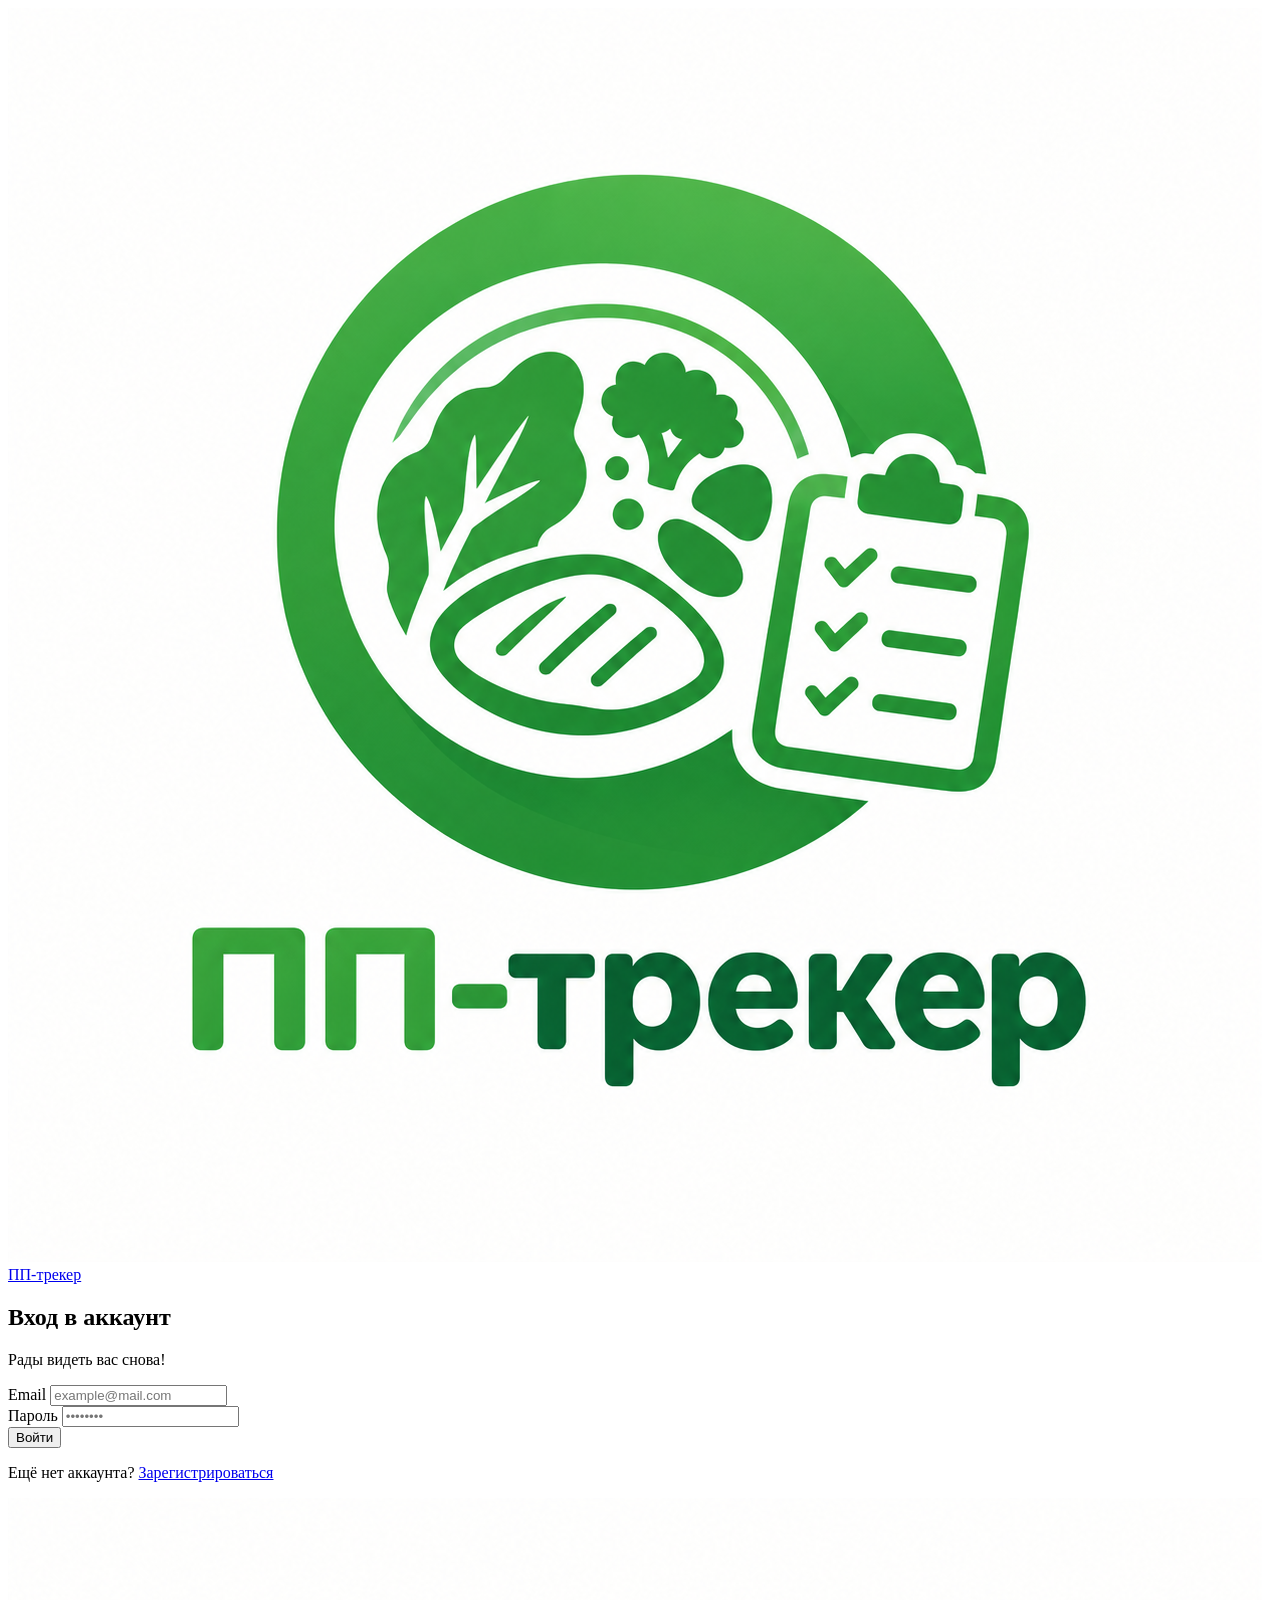
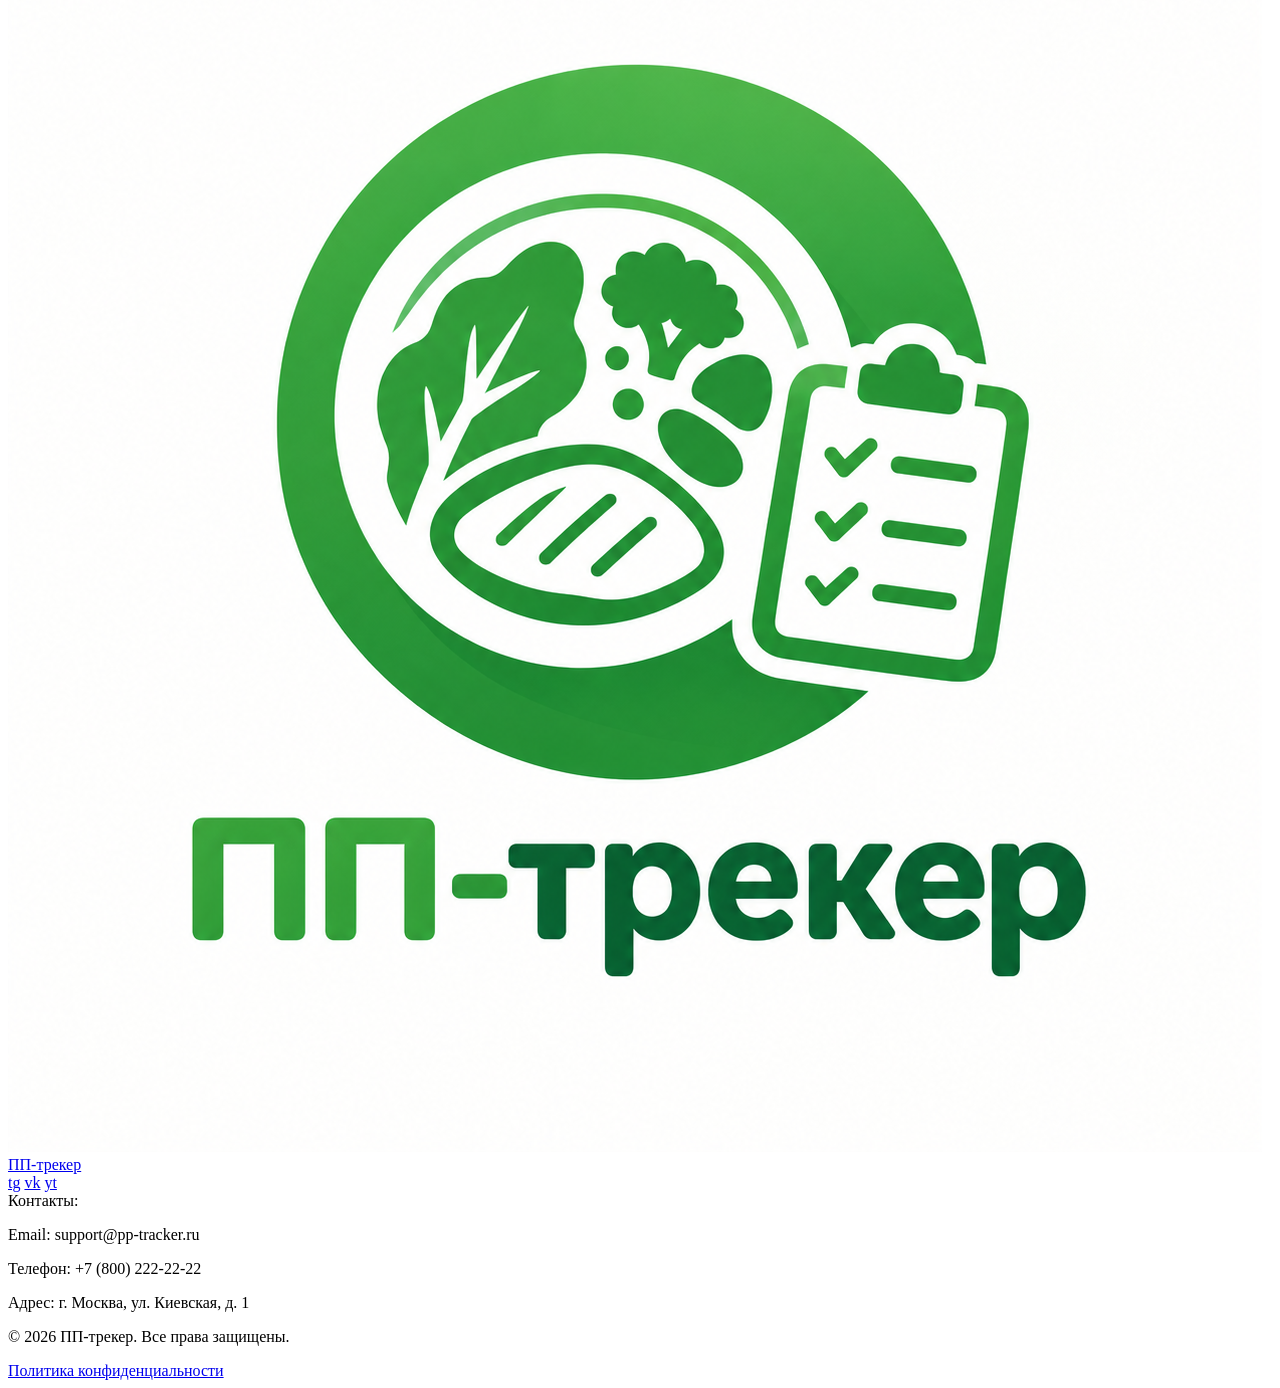
==== index.html @ b901b1bf "Update logo" ====
<!DOCTYPE html>
<html lang="ru">
<head>
  <meta charset="UTF-8">
  <meta name="viewport" content="width=device-width, initial-scale=1.0">
  <title>Вход</title>
  <link rel="icon" href="images/logo_1.png" type="image/png">
  <link rel="preconnect" href="https://fonts.googleapis.com">
  <link rel="preconnect" href="https://fonts.gstatic.com" crossorigin>
  <link href="https://fonts.googleapis.com/css2?family=Space+Grotesk:wght@400;500;700&display=swap" rel="stylesheet">
  <link rel="stylesheet" href="style.css">
</head>
<body>

  <header class="header container">
    <a href="index.html" class="header__logo">
      <img src="images/logo_1.png" alt="Логотип" class="logo__img">
      ПП-трекер
    </a>
  </header>

  <main class="container">
    <section class="auth">
      <div class="auth__card">
        <h1 class="auth__title">Вход в аккаунт</h1>
        <p class="auth__subtitle">Рады видеть вас снова!</p>

        <form class="auth__form" id="login-form" novalidate>
          <div class="form__group">
            <label for="login-email" class="form__label">Email</label>
            <input type="email" id="login-email" name="email" class="form__input" placeholder="example@mail.com" required>
            <span class="form__error" data-error-for="login-email"></span>
          </div>

          <div class="form__group">
            <label for="login-password" class="form__label">Пароль</label>
            <input type="password" id="login-password" name="password" class="form__input" placeholder="••••••••" required>
            <span class="form__error" data-error-for="login-password"></span>
          </div>

          <button type="submit" class="button button_theme_green button_full">Войти</button>
        </form>

        <p class="auth__footer-text">
          Ещё нет аккаунта? <a href="register.html">Зарегистрироваться</a>
        </p>
      </div>
    </section>
  </main>

  <footer class="footer container">
    <div class="footer__inner">
      <div class="footer__header">
        <a href="index.html" class="footer__logo">
          <img src="images/logo_1.png" alt="Логотип" class="logo__img">
          ПП-трекер
        </a>
        <div class="footer__socials">
          <a href="#" class="social-icon" aria-label="Telegram">tg</a>
          <a href="#" class="social-icon" aria-label="VK">vk</a>
          <a href="#" class="social-icon" aria-label="YouTube">yt</a>
        </div>
      </div>

      <div class="footer__body">
        <div class="footer__contact-info">
          <span class="footer__contact-badge">Контакты:</span>
          <p>Email: support@pp-tracker.ru</p>
          <p>Телефон: +7 (800) 222-22-22</p>
          <p>Адрес: г. Москва, ул. Киевская, д. 1</p>
        </div>
      </div>

      <div class="footer__bottom">
        <p>© 2026 ПП-трекер. Все права защищены.</p>
        <a href="privacy.html" class="footer__privacy">Политика конфиденциальности</a>
      </div>
    </div>
  </footer>

  <script src="js/api.js"></script>
  <script src="js/login.js"></script>
</body>
</html>
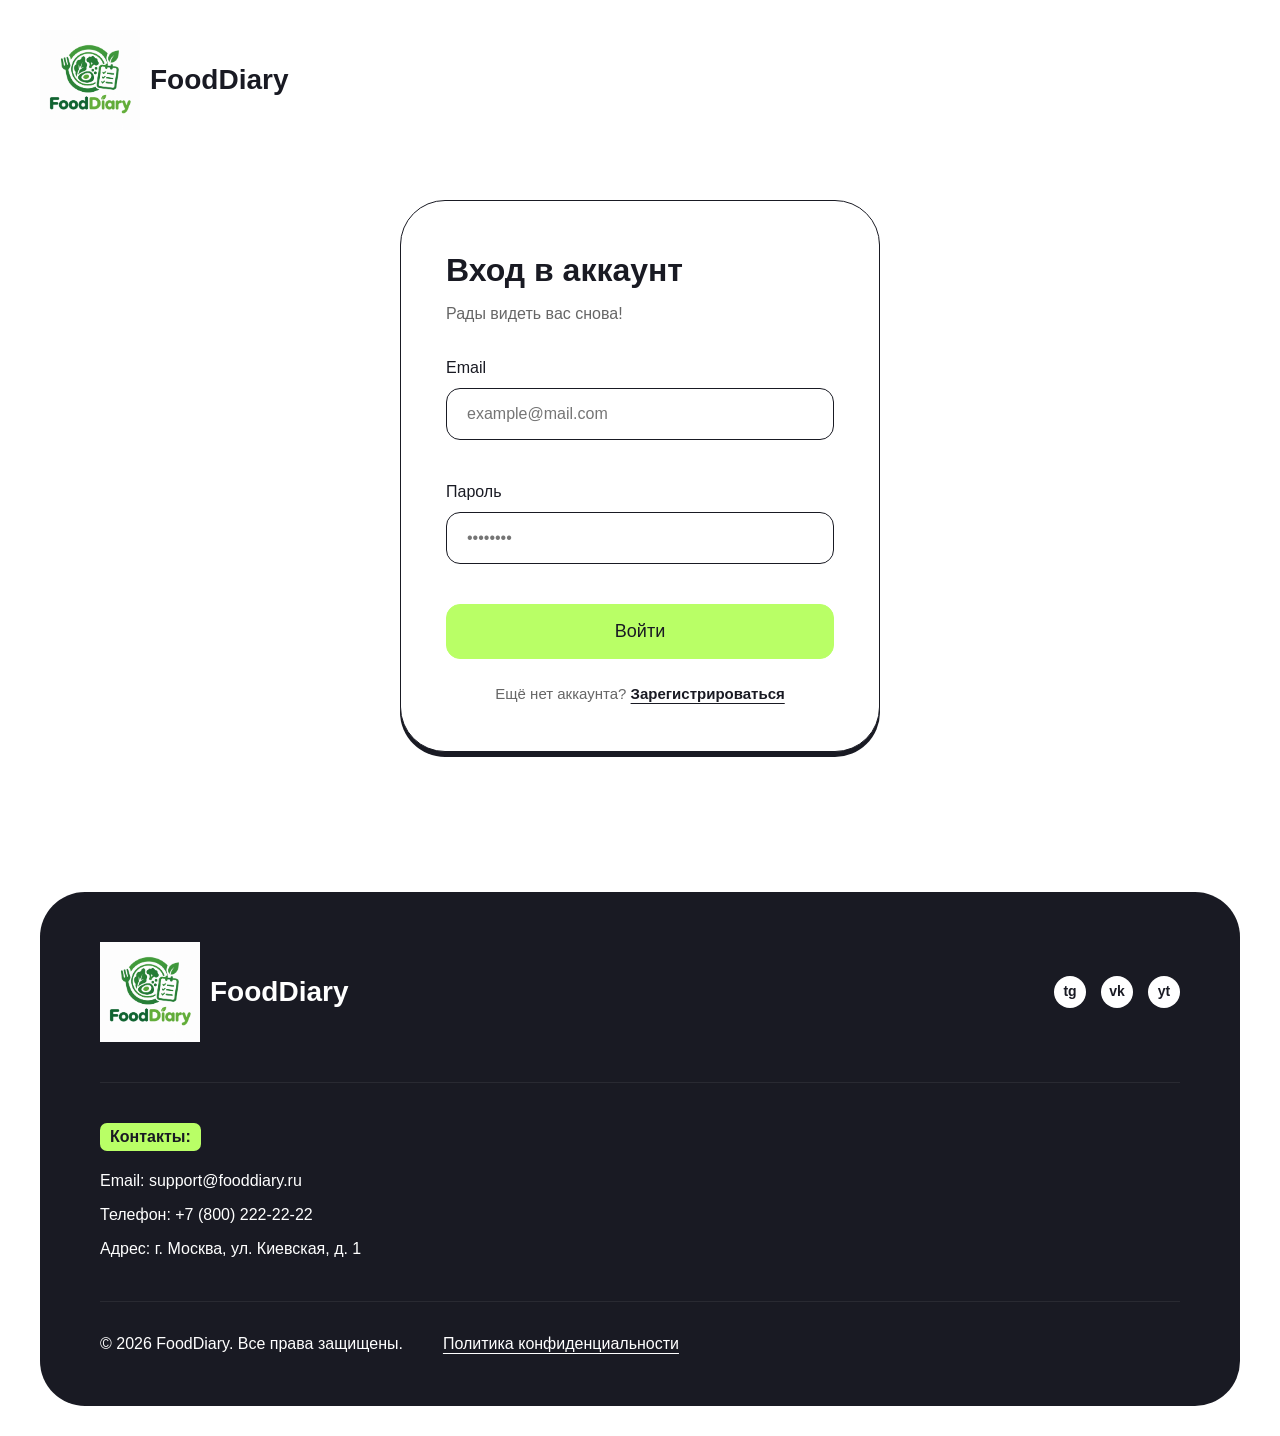
==== commit f5267ba0: "Версия 2.0: карточки рецептов, новый лого, админка, FoodDiary" ====
--- a/index.html
+++ b/index.html
@@ -3,7 +3,7 @@
 <head>
   <meta charset="UTF-8">
   <meta name="viewport" content="width=device-width, initial-scale=1.0">
-  <title>Вход</title>
+  <title>Вход — FoodDiary</title>
   <link rel="icon" href="images/logo_1.png" type="image/png">
   <link rel="preconnect" href="https://fonts.googleapis.com">
   <link rel="preconnect" href="https://fonts.gstatic.com" crossorigin>
@@ -15,7 +15,7 @@
   <header class="header container">
     <a href="index.html" class="header__logo">
       <img src="images/logo_1.png" alt="Логотип" class="logo__img">
-      ПП-трекер
+      FoodDiary
     </a>
   </header>
 
@@ -53,7 +53,7 @@
       <div class="footer__header">
         <a href="index.html" class="footer__logo">
           <img src="images/logo_1.png" alt="Логотип" class="logo__img">
-          ПП-трекер
+          FoodDiary
         </a>
         <div class="footer__socials">
           <a href="#" class="social-icon" aria-label="Telegram">tg</a>
@@ -65,14 +65,14 @@
       <div class="footer__body">
         <div class="footer__contact-info">
           <span class="footer__contact-badge">Контакты:</span>
-          <p>Email: support@pp-tracker.ru</p>
+          <p>Email: support@fooddiary.ru</p>
           <p>Телефон: +7 (800) 222-22-22</p>
           <p>Адрес: г. Москва, ул. Киевская, д. 1</p>
         </div>
       </div>
 
       <div class="footer__bottom">
-        <p>© 2026 ПП-трекер. Все права защищены.</p>
+        <p>© 2026 FoodDiary. Все права защищены.</p>
         <a href="privacy.html" class="footer__privacy">Политика конфиденциальности</a>
       </div>
     </div>
--- a/style.css
+++ b/style.css
@@ -0,0 +1,1347 @@
+/* ============================================
+   1. ДИЗАЙН-СИСТЕМА (ПЕРЕМЕННЫЕ И СБРОС)
+   ============================================ */
+:root {
+  --color-primary: #B9FF66;
+  --color-dark: #191A23;
+  --color-grey: #F3F3F3;
+  --color-white: #FFFFFF;
+  --color-muted: #666666;
+  --color-border: #191A23;
+  --color-error: #d32f2f;
+
+  --font-main: 'Space Grotesk', sans-serif;
+  --radius-card: 45px;
+  --radius-btn: 14px;
+  --radius-sm: 10px;
+
+  --shadow-card: 0px 5px 0px #191A23;
+}
+
+* {
+  box-sizing: border-box;
+  margin: 0;
+  padding: 0;
+}
+
+body {
+  font-family: var(--font-main);
+  background-color: var(--color-white);
+  color: var(--color-dark);
+  line-height: 1.5;
+  -webkit-font-smoothing: antialiased;
+  min-height: 100vh;
+  display: flex;
+  flex-direction: column;
+}
+
+main {
+  flex: 1;
+}
+
+img {
+  max-width: 100%;
+  display: block;
+}
+
+a {
+  color: inherit;
+}
+
+.container {
+  max-width: 1240px;
+  margin: 0 auto;
+  padding: 0 20px;
+  width: 100%;
+}
+
+/* ============================================
+   2. ШАПКА
+   ============================================ */
+.header {
+  display: flex;
+  align-items: center;
+  justify-content: space-between;
+  padding: 30px 20px;
+  gap: 20px;
+}
+
+.header__logo {
+  font-size: 28px;
+  font-weight: 700;
+  color: var(--color-dark);
+  text-decoration: none;
+  display: flex;
+  align-items: center;
+  gap: 10px;
+}
+
+.logo__img {
+  width: 100px;
+  height: 100px;
+  object-fit: contain;
+}
+
+.nav {
+  display: flex;
+  align-items: center;
+  gap: 40px;
+}
+
+.nav__list {
+  display: flex;
+  list-style: none;
+  gap: 30px;
+}
+
+.nav__link {
+  text-decoration: none;
+  color: var(--color-dark);
+  font-size: 18px;
+  font-weight: 500;
+  transition: opacity 0.2s ease;
+}
+
+.nav__link:hover {
+  opacity: 0.65;
+}
+
+.nav__link_active {
+  font-weight: 700;
+  text-decoration: underline;
+  text-underline-offset: 6px;
+}
+
+.nav__auth {
+  display: flex;
+  align-items: center;
+  gap: 15px;
+}
+
+.nav__auth-btn {
+  text-decoration: none;
+  font-size: 18px;
+  font-weight: 500;
+  color: var(--color-dark);
+  transition: opacity 0.2s ease;
+}
+
+.nav__auth-btn:hover {
+  opacity: 0.65;
+}
+
+/* ============================================
+   3. КНОПКИ
+   ============================================ */
+.button {
+  display: inline-block;
+  padding: 16px 32px;
+  border-radius: var(--radius-btn);
+  font-size: 18px;
+  font-weight: 500;
+  font-family: inherit;
+  text-align: center;
+  text-decoration: none;
+  cursor: pointer;
+  transition: all 0.2s ease;
+  border: 1px solid var(--color-dark);
+  background: transparent;
+  color: var(--color-dark);
+}
+
+.button_theme_primary {
+  background-color: var(--color-dark);
+  color: var(--color-white);
+}
+
+.button_theme_primary:hover {
+  background-color: var(--color-primary);
+  color: var(--color-dark);
+}
+
+.button_theme_outline {
+  background-color: transparent;
+  color: var(--color-dark);
+}
+
+.button_theme_outline:hover {
+  background-color: var(--color-dark);
+  color: var(--color-white);
+}
+
+.button_theme_green {
+  background-color: var(--color-primary);
+  color: var(--color-dark);
+  border-color: var(--color-primary);
+}
+
+.button_theme_green:hover {
+  opacity: 0.85;
+}
+
+.button_full {
+  width: 100%;
+}
+
+/* ============================================
+   4. ЗАГОЛОВКИ И ПЛАШКИ
+   ============================================ */
+.badge {
+  display: inline-block;
+  background-color: var(--color-primary);
+  padding: 2px 12px;
+  border-radius: 7px;
+  font-size: 32px;
+  font-weight: 700;
+}
+
+.section-title {
+  display: flex;
+  align-items: center;
+  gap: 40px;
+  margin: 60px 0 40px;
+  flex-wrap: wrap;
+}
+
+.section-title p {
+  font-size: 18px;
+  max-width: 500px;
+  color: var(--color-muted);
+}
+
+.page-header {
+  margin: 40px 0;
+}
+
+.page-header h1 {
+  font-size: 40px;
+  margin-bottom: 10px;
+}
+
+.page-header p {
+  color: var(--color-muted);
+}
+
+/* ============================================
+   5. КАРТОЧКИ (переиспользуемый компонент)
+   ============================================ */
+.card {
+  background-color: var(--color-white);
+  border: 1px solid var(--color-border);
+  border-radius: var(--radius-card);
+  padding: 35px;
+  box-shadow: var(--shadow-card);
+}
+
+.cards-grid {
+  display: grid;
+  grid-template-columns: repeat(auto-fill, minmax(280px, 1fr));
+  gap: 25px;
+}
+
+/* ============================================
+   6. ФОРМЫ
+   ============================================ */
+.form__group {
+  margin-bottom: 20px;
+}
+
+.form__label {
+  display: block;
+  font-size: 16px;
+  font-weight: 500;
+  margin-bottom: 8px;
+}
+
+.form__input,
+.form__textarea,
+.form__select {
+  width: 100%;
+  padding: 16px 20px;
+  border: 1px solid var(--color-border);
+  border-radius: var(--radius-btn);
+  font-family: inherit;
+  font-size: 16px;
+  background-color: var(--color-white);
+  color: var(--color-dark);
+  outline: none;
+  transition: border-color 0.2s ease, box-shadow 0.2s ease;
+}
+
+.form__input:focus,
+.form__textarea:focus,
+.form__select:focus {
+  box-shadow: 0 0 0 3px rgba(185, 255, 102, 0.5);
+}
+
+.form__textarea {
+  resize: vertical;
+  min-height: 120px;
+}
+
+.form__error {
+  display: block;
+  min-height: 16px;
+  margin-top: 4px;
+  font-size: 13px;
+  color: var(--color-error);
+}
+
+.form__input_error {
+  border-color: var(--color-error);
+  background-color: #fff5f5;
+}
+
+.form__hint {
+  font-size: 13px;
+  color: var(--color-muted);
+  margin-top: 4px;
+}
+
+/* ============================================
+   7. СТРАНИЦЫ АВТОРИЗАЦИИ
+   ============================================ */
+.auth {
+  display: flex;
+  justify-content: center;
+  align-items: flex-start;
+  padding: 40px 20px 80px;
+}
+
+.auth__card {
+  width: 100%;
+  max-width: 480px;
+  background-color: var(--color-white);
+  border: 1px solid var(--color-border);
+  border-radius: var(--radius-card);
+  padding: 45px;
+  box-shadow: var(--shadow-card);
+}
+
+.auth__title {
+  font-size: 32px;
+  font-weight: 700;
+  margin-bottom: 8px;
+}
+
+.auth__subtitle {
+  font-size: 16px;
+  color: var(--color-muted);
+  margin-bottom: 30px;
+}
+
+.auth__form {
+  display: flex;
+  flex-direction: column;
+}
+
+.auth__footer-text {
+  margin-top: 24px;
+  text-align: center;
+  font-size: 15px;
+  color: var(--color-muted);
+}
+
+.auth__footer-text a {
+  color: var(--color-dark);
+  font-weight: 700;
+  text-decoration: underline;
+  text-underline-offset: 4px;
+}
+
+/* ============================================
+   8. ФУТЕР
+   ============================================ */
+.footer {
+  margin-top: 60px;
+  margin-bottom: 30px;
+}
+
+.footer__inner {
+  background-color: var(--color-dark);
+  color: var(--color-white);
+  border-radius: var(--radius-card);
+  padding: 50px 60px;
+}
+
+.footer__header {
+  display: flex;
+  justify-content: space-between;
+  align-items: center;
+  margin-bottom: 40px;
+  flex-wrap: wrap;
+  gap: 20px;
+}
+
+.footer__logo {
+  color: var(--color-white);
+  font-size: 28px;
+  font-weight: 700;
+  text-decoration: none;
+  display: flex;
+  align-items: center;
+  gap: 10px;
+}
+
+.footer__nav-list {
+  display: flex;
+  list-style: none;
+  gap: 30px;
+  flex-wrap: wrap;
+}
+
+.footer__nav-link {
+  color: var(--color-white);
+  text-decoration: underline;
+  text-underline-offset: 4px;
+  font-size: 18px;
+}
+
+.footer__socials {
+  display: flex;
+  gap: 15px;
+}
+
+.social-icon {
+  width: 32px;
+  height: 32px;
+  background-color: var(--color-white);
+  color: var(--color-dark);
+  border-radius: 50%;
+  display: flex;
+  align-items: center;
+  justify-content: center;
+  text-decoration: none;
+  font-weight: 700;
+  font-size: 14px;
+  transition: background 0.2s ease;
+}
+
+.social-icon:hover {
+  background-color: var(--color-primary);
+}
+
+.footer__body {
+  border-top: 1px solid #292A32;
+  padding-top: 40px;
+  margin-bottom: 40px;
+}
+
+.footer__contact-info {
+  display: flex;
+  flex-direction: column;
+  gap: 10px;
+  font-size: 16px;
+}
+
+.footer__contact-badge {
+  background-color: var(--color-primary);
+  color: var(--color-dark);
+  padding: 2px 10px;
+  border-radius: 7px;
+  font-weight: 700;
+  display: inline-block;
+  align-self: flex-start;
+  margin-bottom: 8px;
+}
+
+.footer__bottom {
+  display: flex;
+  gap: 40px;
+  align-items: center;
+  font-size: 16px;
+  color: var(--color-white);
+  flex-wrap: wrap;
+  border-top: 1px solid #292A32;
+  padding-top: 30px;
+}
+
+.footer__privacy {
+  color: var(--color-white);
+  text-decoration: underline;
+  text-underline-offset: 4px;
+}
+
+/* ============================================
+   9. АДАПТИВ
+   ============================================ */
+@media (max-width: 900px) {
+  .nav {
+    gap: 20px;
+  }
+  .nav__list {
+    gap: 18px;
+  }
+  .nav__link,
+  .nav__auth-btn {
+    font-size: 16px;
+  }
+  .badge {
+    font-size: 26px;
+  }
+  .footer__inner {
+    padding: 35px 25px;
+  }
+}
+
+@media (max-width: 640px) {
+  .header {
+    flex-direction: column;
+    align-items: flex-start;
+  }
+  .nav {
+    flex-direction: column;
+    align-items: flex-start;
+    width: 100%;
+    gap: 15px;
+  }
+  .nav__list {
+    flex-wrap: wrap;
+    gap: 14px;
+  }
+  .auth__card {
+    padding: 30px 22px;
+  }
+  .auth__title {
+    font-size: 26px;
+  }
+  .badge {
+    font-size: 22px;
+  }
+  .footer__bottom {
+    flex-direction: column;
+    align-items: flex-start;
+    gap: 15px;
+  }
+}
+/* ============================================
+   10. ДНЕВНИК
+   ============================================ */
+
+.diary-date {
+  display: flex;
+  align-items: center;
+  justify-content: center;
+  gap: 20px;
+  margin: 20px 0 30px;
+}
+
+.diary-date__arrow {
+  width: 44px;
+  height: 44px;
+  border-radius: 50%;
+  border: 1px solid var(--color-border);
+  background: var(--color-white);
+  font-size: 20px;
+  cursor: pointer;
+  transition: background 0.2s ease;
+}
+
+.diary-date__arrow:hover {
+  background: var(--color-primary);
+}
+
+.diary-date__current {
+  font-size: 22px;
+  font-weight: 700;
+  min-width: 280px;
+  text-align: center;
+  text-transform: capitalize;
+}
+
+.diary-summary {
+  margin-bottom: 40px;
+  text-align: center;
+}
+
+.diary-summary__title {
+  font-size: 18px;
+  color: var(--color-muted);
+  font-weight: 500;
+  margin-bottom: 15px;
+}
+
+.diary-summary__calories {
+  font-size: 48px;
+  font-weight: 700;
+  margin-bottom: 10px;
+}
+
+.diary-summary__macros {
+  display: flex;
+  justify-content: center;
+  gap: 30px;
+  font-size: 18px;
+  color: var(--color-muted);
+}
+
+.diary-summary__macros b {
+  color: var(--color-dark);
+}
+
+.diary-section {
+  margin-bottom: 40px;
+}
+
+.diary-section__head {
+  display: flex;
+  align-items: center;
+  justify-content: space-between;
+  margin-bottom: 16px;
+  gap: 20px;
+  flex-wrap: wrap;
+}
+
+.diary-section__title {
+  font-size: 24px;
+  font-weight: 700;
+}
+
+.diary-section__add {
+  padding: 12px 22px;
+  font-size: 16px;
+}
+
+.diary-list {
+  display: flex;
+  flex-direction: column;
+  gap: 12px;
+}
+
+.diary-empty {
+  padding: 30px;
+  text-align: center;
+  background: var(--color-grey);
+  border-radius: var(--radius-btn);
+  color: var(--color-muted);
+  font-size: 16px;
+}
+
+.diary-item {
+  display: flex;
+  align-items: center;
+  justify-content: space-between;
+  gap: 16px;
+  padding: 16px 20px;
+  border: 1px solid var(--color-border);
+  border-radius: var(--radius-btn);
+  background: var(--color-white);
+  transition: box-shadow 0.2s ease;
+}
+
+.diary-item:hover {
+  box-shadow: 0 4px 0 rgba(25, 26, 35, 0.1);
+}
+
+.diary-item__name {
+  font-size: 18px;
+  font-weight: 700;
+  margin-bottom: 4px;
+}
+
+.diary-item__details {
+  font-size: 14px;
+  color: var(--color-muted);
+}
+
+.diary-item__delete {
+  width: 36px;
+  height: 36px;
+  border-radius: 50%;
+  border: 1px solid var(--color-border);
+  background: var(--color-white);
+  font-size: 20px;
+  line-height: 1;
+  cursor: pointer;
+  color: var(--color-dark);
+  transition: all 0.2s ease;
+  flex-shrink: 0;
+}
+
+.diary-item__delete:hover {
+  background: var(--color-error);
+  color: var(--color-white);
+  border-color: var(--color-error);
+}
+
+@media (max-width: 640px) {
+  .diary-date__current {
+    font-size: 18px;
+    min-width: 0;
+    flex: 1;
+  }
+  .diary-summary__calories {
+    font-size: 36px;
+  }
+  .diary-summary__macros {
+    gap: 18px;
+    font-size: 16px;
+  }
+  .diary-section__title {
+    font-size: 20px;
+  }
+}
+/* ============================================
+   11. СТРАНИЦА ПРОДУКТОВ
+   ============================================ */
+
+/* Тулбар с поиском и кнопкой назад */
+.products-toolbar {
+  display: flex;
+  gap: 16px;
+  margin-bottom: 30px;
+  flex-wrap: wrap;
+}
+
+.products-toolbar .form__input {
+  flex: 1;
+  min-width: 220px;
+}
+
+/* Сетка карточек */
+.products-grid {
+  display: grid;
+  grid-template-columns: repeat(auto-fill, minmax(260px, 1fr));
+  gap: 20px;
+  margin-bottom: 40px;
+}
+
+.product-card {
+  display: flex;
+  flex-direction: column;
+  gap: 6px;
+  padding: 22px;
+  border: 1px solid var(--color-border);
+  border-radius: var(--radius-btn);
+  background: var(--color-white);
+  transition: transform 0.15s ease, box-shadow 0.15s ease;
+}
+
+.product-card:hover {
+  transform: translateY(-2px);
+  box-shadow: var(--shadow-card);
+}
+
+.product-card__name {
+  font-size: 18px;
+  font-weight: 700;
+}
+
+.product-card__kbju {
+  font-size: 14px;
+  color: var(--color-muted);
+}
+
+.product-card__hint {
+  font-size: 12px;
+  color: var(--color-muted);
+  margin-bottom: 10px;
+}
+
+.product-card__add {
+  padding: 12px 20px;
+  font-size: 16px;
+  margin-top: auto;
+}
+
+/* ============================================
+   12. ПАНЕЛЬ ГРАММОВКИ (внизу страницы)
+   ============================================ */
+
+.grams-panel {
+  margin: 40px 0;
+  scroll-margin-top: 20px;   /* отступ сверху при плавном скролле */
+}
+
+.grams-panel__card {
+  padding: 30px;
+  border: 2px solid var(--color-border);
+  background: var(--color-white);
+}
+
+.grams-panel__head {
+  display: flex;
+  align-items: flex-start;
+  justify-content: space-between;
+  gap: 20px;
+  margin-bottom: 20px;
+}
+
+.grams-panel__title {
+  font-size: 24px;
+  font-weight: 700;
+  margin-bottom: 4px;
+}
+
+.grams-panel__kbju {
+  font-size: 14px;
+  color: var(--color-muted);
+}
+
+.grams-panel__close {
+  width: 36px;
+  height: 36px;
+  border-radius: 50%;
+  border: 1px solid var(--color-border);
+  background: var(--color-white);
+  font-size: 20px;
+  line-height: 1;
+  cursor: pointer;
+  color: var(--color-dark);
+  transition: all 0.2s ease;
+  flex-shrink: 0;
+}
+
+.grams-panel__close:hover {
+  background: var(--color-dark);
+  color: var(--color-white);
+}
+
+.grams-panel__form {
+  display: flex;
+  flex-direction: column;
+}
+
+.grams-panel__preview {
+  padding: 16px;
+  background: var(--color-grey);
+  border-radius: var(--radius-btn);
+  margin-bottom: 20px;
+  text-align: center;
+}
+
+.grams-panel__preview-title {
+  font-size: 14px;
+  color: var(--color-muted);
+  margin-bottom: 6px;
+}
+
+.grams-panel__preview-values {
+  font-size: 16px;
+  color: var(--color-dark);
+}
+
+.grams-panel__preview-values b {
+  font-size: 18px;
+}
+
+/* ============================================
+   13. TOAST
+   ============================================ */
+
+.toast {
+  position: fixed;
+  bottom: 30px;
+  left: 50%;
+  transform: translateX(-50%) translateY(100px);
+  background: var(--color-dark);
+  color: var(--color-white);
+  padding: 14px 24px;
+  border-radius: var(--radius-btn);
+  font-size: 16px;
+  font-weight: 500;
+  opacity: 0;
+  transition: all 0.3s ease;
+  z-index: 2000;
+  pointer-events: none;
+}
+
+.toast_visible {
+  opacity: 1;
+  transform: translateX(-50%) translateY(0);
+}
+
+/* ============================================
+   14. АДАПТИВ: ПРОДУКТЫ + ГРАММОВКА
+   ============================================ */
+
+@media (max-width: 640px) {
+  .products-toolbar {
+    flex-direction: column;
+  }
+
+  .products-toolbar .form__input {
+    width: 100%;
+  }
+
+  .products-grid {
+    grid-template-columns: 1fr;
+  }
+
+  .grams-panel__card {
+    padding: 22px;
+  }
+
+  .grams-panel__title {
+    font-size: 20px;
+  }
+}
+/* ============================================
+   15. ИЗБРАННОЕ (звёздочка на карточках)
+   ============================================ */
+
+.product-card__head {
+  display: flex;
+  align-items: flex-start;
+  justify-content: space-between;
+  gap: 10px;
+}
+
+.product-card__fav {
+  width: 32px;
+  height: 32px;
+  border-radius: 50%;
+  border: 1px solid var(--color-border);
+  background: var(--color-white);
+  font-size: 18px;
+  line-height: 1;
+  cursor: pointer;
+  color: #ccc;
+  transition: all 0.2s ease;
+  flex-shrink: 0;
+  padding: 0;
+}
+
+.product-card__fav:hover {
+  color: var(--color-primary);
+  border-color: var(--color-primary);
+}
+
+.product-card__fav_active {
+  color: var(--color-primary);
+  background: var(--color-dark);
+  border-color: var(--color-dark);
+}
+
+.product-card__fav_active:hover {
+  opacity: 0.85;
+}/* ============================================
+   16. ПРОФИЛЬ
+   ============================================ */
+
+.profile-card {
+  text-align: center;
+  padding: 40px 30px;
+  margin-bottom: 30px;
+}
+
+.profile-avatar {
+  width: 96px;
+  height: 96px;
+  border-radius: 50%;
+  background: var(--color-primary);
+  border: 2px solid var(--color-border);
+  display: flex;
+  align-items: center;
+  justify-content: center;
+  font-size: 36px;
+  font-weight: 700;
+  color: var(--color-dark);
+  margin: 0 auto 20px;
+}
+
+.profile-name {
+  font-size: 28px;
+  font-weight: 700;
+  margin-bottom: 6px;
+}
+
+.profile-email {
+  font-size: 16px;
+  color: var(--color-muted);
+  margin-bottom: 6px;
+}
+
+.profile-since {
+  font-size: 14px;
+  color: var(--color-muted);
+}
+
+/* Статистика */
+.profile-stats {
+  display: grid;
+  grid-template-columns: repeat(3, 1fr);
+  gap: 20px;
+  margin-bottom: 30px;
+}
+
+.profile-stat {
+  text-align: center;
+  padding: 26px 20px;
+}
+
+.profile-stat__value {
+  font-size: 36px;
+  font-weight: 700;
+  color: var(--color-dark);
+  margin-bottom: 6px;
+}
+
+.profile-stat__label {
+  font-size: 14px;
+  color: var(--color-muted);
+}
+
+/* Форма редактирования */
+.profile-edit {
+  margin-bottom: 30px;
+}
+
+.profile-edit__title {
+  font-size: 22px;
+  font-weight: 700;
+  margin-bottom: 20px;
+}
+
+.profile-edit__form {
+  display: flex;
+  flex-direction: column;
+}
+
+.profile-edit__form .button {
+  align-self: flex-start;
+}
+
+/* Выход */
+.profile-logout {
+  text-align: center;
+  margin-bottom: 60px;
+}
+
+/* Адаптив */
+@media (max-width: 640px) {
+  .profile-stats {
+    grid-template-columns: 1fr;
+  }
+  .profile-stat__value {
+    font-size: 28px;
+  }
+  .profile-name {
+    font-size: 22px;
+  }
+  .profile-avatar {
+    width: 80px;
+    height: 80px;
+    font-size: 30px;
+  }
+}
+/* ============================================
+   17. СТЕНА
+   ============================================ */
+
+/* Форма нового поста */
+.wall-form {
+  display: flex;
+  gap: 16px;
+  padding: 24px;
+  margin-bottom: 30px;
+}
+
+.wall-form__avatar {
+  width: 48px;
+  height: 48px;
+  border-radius: 50%;
+  background: var(--color-primary);
+  border: 1px solid var(--color-border);
+  display: flex;
+  align-items: center;
+  justify-content: center;
+  font-size: 18px;
+  font-weight: 700;
+  flex-shrink: 0;
+}
+
+.wall-form__inner {
+  flex: 1;
+  display: flex;
+  flex-direction: column;
+  gap: 12px;
+}
+
+.wall-form__actions {
+  display: flex;
+  justify-content: space-between;
+  align-items: center;
+  gap: 16px;
+}
+
+.wall-form__counter {
+  font-size: 14px;
+  color: var(--color-muted);
+}
+
+/* Лента */
+.wall-feed {
+  display: flex;
+  flex-direction: column;
+  gap: 20px;
+  margin-bottom: 40px;
+}
+
+/* Пост */
+.post {
+  background: var(--color-white);
+  border: 1px solid var(--color-border);
+  border-radius: var(--radius-card);
+  padding: 24px;
+  box-shadow: var(--shadow-card);
+}
+
+.post__head {
+  display: flex;
+  align-items: center;
+  gap: 14px;
+  margin-bottom: 16px;
+}
+
+.post__avatar {
+  width: 44px;
+  height: 44px;
+  border-radius: 50%;
+  background: var(--color-primary);
+  border: 1px solid var(--color-border);
+  display: flex;
+  align-items: center;
+  justify-content: center;
+  font-size: 16px;
+  font-weight: 700;
+  flex-shrink: 0;
+}
+
+.post__author {
+  flex: 1;
+  min-width: 0;
+}
+
+.post__author-name {
+  font-weight: 700;
+  font-size: 16px;
+}
+
+.post__date {
+  font-size: 13px;
+  color: var(--color-muted);
+}
+
+.post__delete {
+  width: 32px;
+  height: 32px;
+  border-radius: 50%;
+  border: 1px solid var(--color-border);
+  background: var(--color-white);
+  font-size: 18px;
+  line-height: 1;
+  cursor: pointer;
+  color: var(--color-dark);
+  transition: all 0.2s ease;
+  flex-shrink: 0;
+  padding: 0;
+}
+
+.post__delete:hover {
+  background: var(--color-error);
+  color: var(--color-white);
+  border-color: var(--color-error);
+}
+
+.post__text {
+  font-size: 16px;
+  line-height: 1.55;
+  margin-bottom: 16px;
+  word-wrap: break-word;
+}
+
+/* Действия под постом */
+.post__actions {
+  display: flex;
+  gap: 12px;
+  border-top: 1px solid #ebebeb;
+  padding-top: 14px;
+}
+
+.post__action {
+  display: flex;
+  align-items: center;
+  gap: 6px;
+  padding: 8px 16px;
+  border: 1px solid var(--color-border);
+  border-radius: 20px;
+  background: var(--color-white);
+  font-size: 14px;
+  font-weight: 500;
+  cursor: pointer;
+  color: var(--color-dark);
+  transition: all 0.2s ease;
+  font-family: inherit;
+}
+
+.post__action:hover {
+  background: var(--color-grey);
+}
+
+.post__action_active {
+  background: var(--color-primary);
+  border-color: var(--color-primary);
+}
+
+/* Комментарии */
+.post__comments {
+  margin-top: 16px;
+  padding-top: 16px;
+  border-top: 1px solid #ebebeb;
+}
+
+.post__comments-list {
+  display: flex;
+  flex-direction: column;
+  gap: 12px;
+  margin-bottom: 14px;
+}
+
+.comment {
+  display: flex;
+  gap: 10px;
+}
+
+.comment__avatar {
+  width: 32px;
+  height: 32px;
+  border-radius: 50%;
+  background: var(--color-grey);
+  border: 1px solid var(--color-border);
+  display: flex;
+  align-items: center;
+  justify-content: center;
+  font-size: 12px;
+  font-weight: 700;
+  flex-shrink: 0;
+}
+
+.comment__body {
+  flex: 1;
+  min-width: 0;
+}
+
+.comment__head {
+  display: flex;
+  gap: 10px;
+  align-items: baseline;
+  margin-bottom: 2px;
+}
+
+.comment__author {
+  font-weight: 700;
+  font-size: 14px;
+}
+
+.comment__date {
+  font-size: 12px;
+  color: var(--color-muted);
+}
+
+.comment__text {
+  font-size: 14px;
+  line-height: 1.5;
+  word-wrap: break-word;
+}
+
+/* Форма комментария */
+.post__comment-form {
+  display: flex;
+  gap: 10px;
+}
+
+.post__comment-input {
+  flex: 1;
+  padding: 10px 16px;
+  font-size: 14px;
+}
+
+.post__comment-submit {
+  padding: 10px 20px;
+  font-size: 14px;
+}
+
+/* Адаптив */
+@media (max-width: 640px) {
+  .wall-form {
+    flex-direction: column;
+    padding: 20px;
+  }
+  .wall-form__avatar {
+    align-self: flex-start;
+  }
+  .wall-form__actions {
+    flex-direction: column-reverse;
+    align-items: stretch;
+  }
+  .wall-form__actions .button {
+    width: 100%;
+  }
+  .post {
+    padding: 18px;
+  }
+  .post__comment-form {
+    flex-direction: column;
+  }
+  .post__comment-submit {
+    width: 100%;
+  }
+}
+
+/* ===== FoodDiary: дополнения. Допиши в конец style.css ===== */
+
+/* фильтр категорий рядом с поиском */
+.products-toolbar .form__select {
+  flex: 0 0 auto;
+  min-width: 200px;
+}
+
+/* ряд кнопок в карточке продукта / рецепта */
+.product-card__actions {
+  display: flex;
+  gap: 8px;
+  margin-top: auto;
+}
+.product-card__actions + .product-card__actions {
+  margin-top: 0;
+}
+.product-card__actions .button {
+  flex: 1;
+  margin-top: 0;
+  padding: 10px 14px;
+  font-size: 15px;
+  text-align: center;
+}
+
+/* удаление комментария */
+.comment__delete {
+  margin-left: auto;
+  width: 22px;
+  height: 22px;
+  border-radius: 50%;
+  border: 1px solid var(--color-border);
+  background: var(--color-white);
+  font-size: 14px;
+  line-height: 1;
+  cursor: pointer;
+  color: var(--color-dark);
+  padding: 0;
+  transition: all 0.2s ease;
+}
+.comment__delete:hover {
+  background: var(--color-error);
+  color: var(--color-white);
+  border-color: var(--color-error);
+}
+
+/* карточка рецепта */
+#recipe-ingredients-list,
+#recipe-steps-list {
+  padding-left: 22px;
+  line-height: 1.7;
+  margin-bottom: 24px;
+}
+#recipe-steps-list li {
+  margin-bottom: 8px;
+}
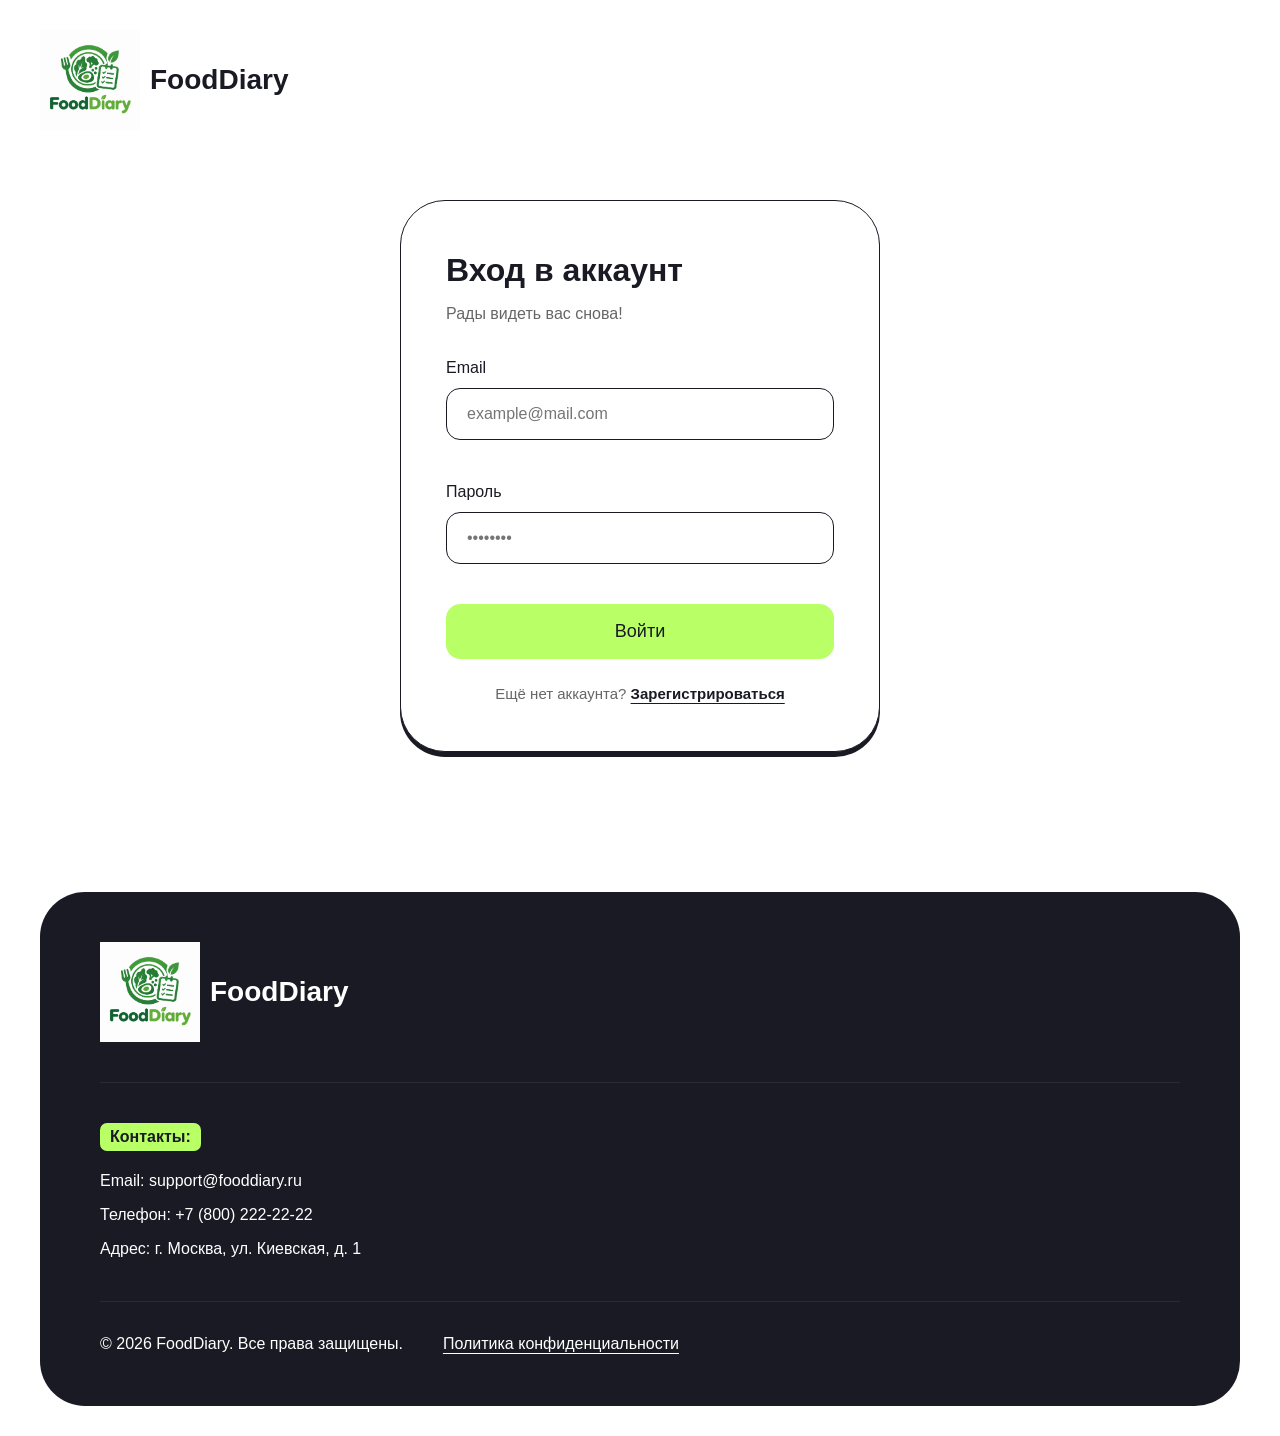
==== commit b8e093c2: "Убрать ссылки на соцсети" ====
--- a/index.html
+++ b/index.html
@@ -55,11 +55,7 @@
           <img src="images/logo_1.png" alt="Логотип" class="logo__img">
           FoodDiary
         </a>
-        <div class="footer__socials">
-          <a href="#" class="social-icon" aria-label="Telegram">tg</a>
-          <a href="#" class="social-icon" aria-label="VK">vk</a>
-          <a href="#" class="social-icon" aria-label="YouTube">yt</a>
-        </div>
+
       </div>
 
       <div class="footer__body">
--- a/style.css
+++ b/style.css
@@ -119,16 +119,30 @@
 }
 
 .nav__auth-btn {
-  text-decoration: none;
   font-size: 18px;
   font-weight: 500;
   color: var(--color-dark);
   transition: opacity 0.2s ease;
+  border-radius: 5px;
+  padding: 8px 16px;
 }
 
 .nav__auth-btn:hover {
   opacity: 0.65;
 }
+
+/* ===== Кнопка «Выйти» в шапке ===== */
+.nav__auth-btn {
+  font-size: 16px;
+  font-weight: 600;
+  line-height: 1;
+  padding: 11px 24px;
+  border-radius: var(--radius-btn);
+  background: var(--color-primary);
+  color: var(--color-dark);
+  cursor: pointer;
+}
+
 
 /* ============================================
    3. КНОПКИ
@@ -876,6 +890,7 @@
     font-size: 20px;
   }
 }
+
 /* ============================================
    15. ИЗБРАННОЕ (звёздочка на карточках)
    ============================================ */
@@ -915,6 +930,7 @@
 
 .product-card__fav_active:hover {
   opacity: 0.85;
+
 }/* ============================================
    16. ПРОФИЛЬ
    ============================================ */
@@ -1008,7 +1024,6 @@
   margin-bottom: 60px;
 }
 
-/* Адаптив */
 @media (max-width: 640px) {
   .profile-stats {
     grid-template-columns: 1fr;
@@ -1262,7 +1277,6 @@
   font-size: 14px;
 }
 
-/* Адаптив */
 @media (max-width: 640px) {
   .wall-form {
     flex-direction: column;
@@ -1288,8 +1302,6 @@
     width: 100%;
   }
 }
-
-/* ===== FoodDiary: дополнения. Допиши в конец style.css ===== */
 
 /* фильтр категорий рядом с поиском */
 .products-toolbar .form__select {
@@ -1345,3 +1357,59 @@
 #recipe-steps-list li {
   margin-bottom: 8px;
 }
+/* фильтр категорий рядом с поиском */
+.products-toolbar .form__select {
+  flex: 0 0 auto;
+  min-width: 200px;
+}
+
+/* ряд кнопок в карточке продукта / рецепта */
+.product-card__actions {
+  display: flex;
+  gap: 8px;
+  margin-top: auto;
+}
+.product-card__actions + .product-card__actions {
+  margin-top: 0;
+}
+.product-card__actions .button {
+  flex: 1;
+  margin-top: 0;
+  padding: 10px 14px;
+  font-size: 15px;
+  text-align: center;
+}
+
+/* удаление комментария */
+.comment__delete {
+  margin-left: auto;
+  width: 22px;
+  height: 22px;
+  border-radius: 50%;
+  border: 1px solid var(--color-border);
+  background: var(--color-white);
+  font-size: 14px;
+  line-height: 1;
+  cursor: pointer;
+  color: var(--color-dark);
+  padding: 0;
+  transition: all 0.2s ease;
+}
+.comment__delete:hover {
+  background: var(--color-error);
+  color: var(--color-white);
+  border-color: var(--color-error);
+}
+
+/* карточка рецепта */
+#recipe-ingredients-list,
+#recipe-steps-list {
+  padding-left: 22px;
+  line-height: 1.7;
+  margin-bottom: 24px;
+}
+#recipe-steps-list li {
+  margin-bottom: 8px;
+}
+
+
